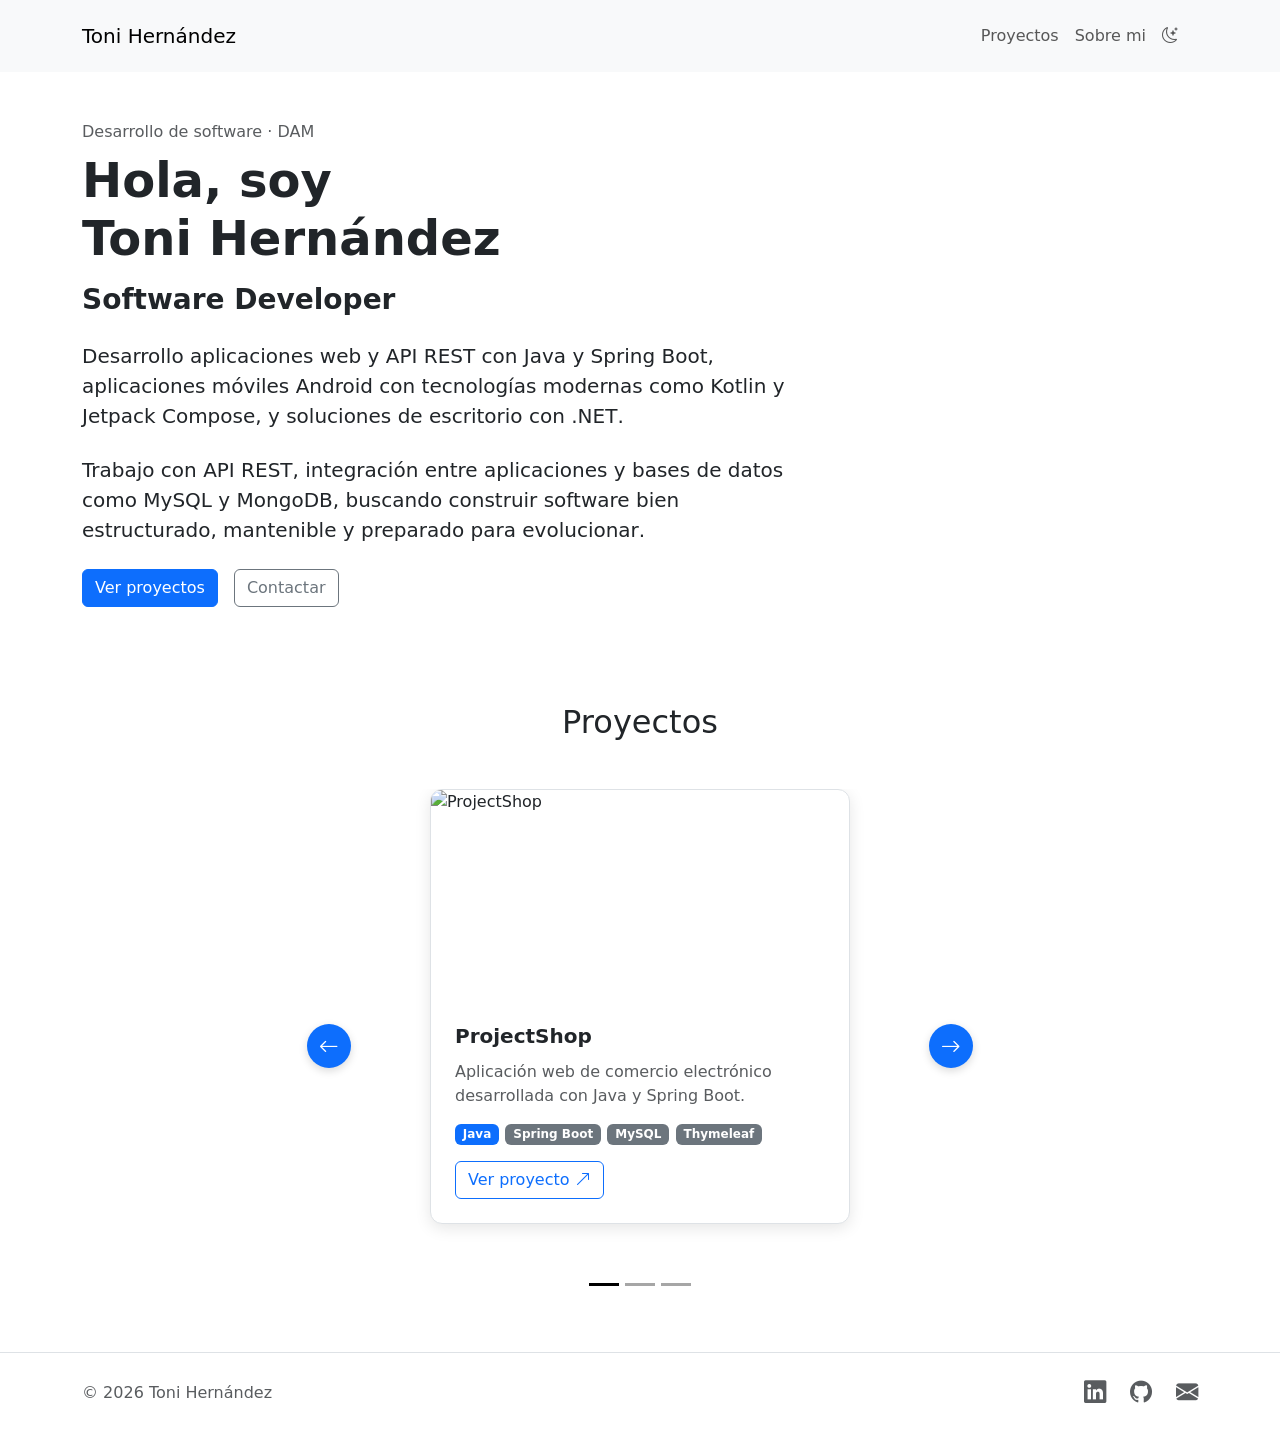
==== index.html @ 8b3fae22 "minor changes and footer" ====
<!DOCTYPE html>
<html lang="en">
<head>
    <meta charset="UTF-8">
    <meta name="viewport" content="width=device-width, initial-scale=1.0">
    <title>Portfolio</title>

    <script src="js/theme.js"></script>

    <link
            href="https://cdn.jsdelivr.net/npm/bootstrap@5.3.8/dist/css/bootstrap.min.css"
            rel="stylesheet">

    <link
            href="https://cdn.jsdelivr.net/npm/bootstrap-icons@1.13.1/font/bootstrap-icons.min.css"
            rel="stylesheet">


    <link rel="stylesheet" href="css/styles.css">

</head>


<body>

<header class="navbar navbar-expand-lg bg-body-tertiary">
    <div class="container">

        <a class="navbar-brand" href="index.html">
            Toni Hernández
        </a>
        <button
                class="navbar-toggler"
                type="button"
                data-bs-toggle="collapse"
                data-bs-target="#navbarNav"
                aria-controls="navbarNav"
                aria-expanded="false"
                aria-label="Abrir navegación">

            <span class="navbar-toggler-icon"></span>
        </button>

        <div class="collapse navbar-collapse" id="navbarNav">
            <div id="navbar" class="ms-auto"></div>
        </div>

    </div>
</header>



<main>
    <section class="hero container py-5 py-lg-6">
        <div class="row align-items-center min-vh-75">
            <div class="col-lg-9 col-xl-8">

                <p class="text-body-secondary mb-2">
                    Desarrollo de software · DAM
                </p>

                <h1 class="display-5 fw-bold mb-3">
                    Hola, soy
                    <span class="d-block">Toni Hernández</span>
                </h1>

                <h2 class="h3 fw-semibold mb-4">
                    Software Developer
                </h2>

                <p class="lead mb-4">
                    Desarrollo <strong>aplicaciones web y API REST con Java y Spring Boot</strong>,
                    aplicaciones móviles <strong>Android</strong> con tecnologías modernas como
                    <strong>Kotlin y Jetpack Compose</strong>, y soluciones de escritorio con
                    <strong>.NET</strong>.
                </p>

                <p class="lead mb-4">
                    Trabajo con <strong>API REST</strong>, integración entre aplicaciones y bases
                    de datos como <strong>MySQL y MongoDB</strong>, buscando construir software
                    <strong>bien estructurado, mantenible y preparado para evolucionar</strong>.
                </p>

                <div class="d-flex flex-wrap gap-3">
                    <a href="#proyectos"
                       class="btn btn-primary">
                        Ver proyectos
                    </a>

                    <a href="#contacto"
                       class="btn btn-outline-secondary">
                        Contactar
                    </a>
                </div>

            </div>
        </div>
    </section>





    <section class="container py-5">
        <h2 class="text-center mb-5">Proyectos</h2>

        <div id="carouselExampleDark" class="carousel slide">

            <!-- Indicadores -->
            <div class="carousel-indicators">
                <button type="button"
                        data-bs-target="#carouselExampleDark"
                        data-bs-slide-to="0"
                        class="active"
                        aria-current="true"
                        aria-label="Proyecto 1">
                </button>

                <button type="button"
                        data-bs-target="#carouselExampleDark"
                        data-bs-slide-to="1"
                        aria-label="Proyecto 2">
                </button>

                <button type="button"
                        data-bs-target="#carouselExampleDark"
                        data-bs-slide-to="2"
                        aria-label="Proyecto 3">
                </button>
            </div>

            <!-- Proyectos -->
            <div class="carousel-inner">

                <!-- Proyecto 1 -->
                <div class="carousel-item active">
                    <div class="project-card card mx-auto mb-5">

                        <img src="img/projectshop.png"
                             class="card-img-top project-image"
                             alt="ProjectShop">

                        <div class="card-body">
                            <h5 class="card-title">ProjectShop</h5>

                            <p class="card-text">
                                Aplicación web de comercio electrónico
                                desarrollada con Java y Spring Boot.
                            </p>

                            <div class="project-tags mb-3">
                                <span class="badge text-bg-primary">Java</span>
                                <span class="badge text-bg-secondary">Spring Boot</span>
                                <span class="badge text-bg-secondary">MySQL</span>
                                <span class="badge text-bg-secondary">Thymeleaf</span>
                            </div>

                            <a href="https://github.com/"
                               class="btn btn-outline-primary"
                               target="_blank"
                               rel="noopener noreferrer">
                                Ver proyecto
                                <i class="bi bi-arrow-up-right"></i>
                            </a>
                        </div>
                    </div>
                </div>

                <!-- Proyecto 2 -->
                <div class="carousel-item">
                    <div class="project-card card mx-auto mb-5">

                        <img src="img/proyecto2.png"
                             class="card-img-top project-image"
                             alt="Proyecto 2">

                        <div class="card-body">
                            <h5 class="card-title">Proyecto 2</h5>

                            <p class="card-text">
                                Descripción de tu segundo proyecto.
                            </p>

                            <div class="project-tags mb-3">
                                <span class="badge text-bg-primary">Java</span>
                                <span class="badge text-bg-secondary">Spring Boot</span>
                            </div>

                            <a href="https://github.com/"
                               class="btn btn-outline-primary"
                               target="_blank"
                               rel="noopener noreferrer">
                                Ver proyecto
                                <i class="bi bi-arrow-up-right"></i>
                            </a>
                        </div>
                    </div>
                </div>

                <!-- Proyecto 3 -->
                <div class="carousel-item">
                    <div class="project-card card mx-auto mb-5">

                        <img src="img/proyecto3.png"
                             class="card-img-top project-image"
                             alt="Proyecto 3">

                        <div class="card-body">
                            <h5 class="card-title">Proyecto 3</h5>

                            <p class="card-text">
                                Descripción de tu tercer proyecto.
                            </p>

                            <div class="project-tags mb-3">
                                <span class="badge text-bg-primary">Kotlin</span>
                                <span class="badge text-bg-secondary">Android</span>
                            </div>

                            <a href="https://github.com/"
                               class="btn btn-outline-primary"
                               target="_blank"
                               rel="noopener noreferrer">
                                Ver proyecto
                                <i class="bi bi-arrow-up-right"></i>
                            </a>
                        </div>
                    </div>
                </div>

            </div>

            <!-- Botón anterior -->
            <button class="carousel-control-prev project-carousel-control"
                    type="button"
                    data-bs-target="#carouselExampleDark"
                    data-bs-slide="prev"
                    aria-label="Proyecto anterior">

            <span class="project-carousel-button">
                <i class="bi bi-arrow-left" aria-hidden="true"></i>
            </span>
            </button>

            <!-- Botón siguiente -->
            <button class="carousel-control-next project-carousel-control"
                    type="button"
                    data-bs-target="#carouselExampleDark"
                    data-bs-slide="next"
                    aria-label="Proyecto siguiente">

            <span class="project-carousel-button">
                <i class="bi bi-arrow-right" aria-hidden="true"></i>
            </span>
            </button>

        </div>
    </section>

</main>




<footer id="footer"></footer>





<script src="https://cdn.jsdelivr.net/npm/bootstrap@5.3.8/dist/js/bootstrap.bundle.min.js"></script>
<script src="js/layouts.js"></script>
</body>
</html>
---- css/styles.css ----
/* =========================
   TARJETAS DE PROYECTOS
   ========================= */

.project-card {
    width: 100%;
    max-width: 420px;
    border-radius: 12px;
    overflow: hidden;
    box-shadow: 0 4px 16px rgb(0 0 0 / 10%);
    border: 1px solid var(--bs-border-color);
}

.project-image {
    width: 100%;
    height: 210px;
    object-fit: cover;
}

.project-card .card-body {
    padding: 1.5rem;
}

.project-card .card-title {
    font-weight: 700;
    margin-bottom: 0.75rem;
}

.project-card .card-text {
    color: var(--bs-secondary-color);
    min-height: 3rem;
}

.project-tags {
    display: flex;
    flex-wrap: wrap;
    gap: 0.4rem;
}


/* =========================
   CARRUSEL
   ========================= */

#carouselExampleDark {
    padding-bottom: 2rem;
}

/* Indicadores inferiores */

#carouselExampleDark .carousel-indicators {
    bottom: -0.5rem;
}

#carouselExampleDark .carousel-indicators [data-bs-target] {
    background-color: var(--bs-emphasis-color);
    opacity: 0.35;
}

#carouselExampleDark .carousel-indicators .active {
    opacity: 1;
}


/* =========================
   BOTONES DE NAVEGACIÓN
   ========================= */

#carouselExampleDark .project-carousel-control {
    width: 3rem;
    opacity: 1;
}

/* Posición de los botones */

#carouselExampleDark .carousel-control-prev {
    left: 20%;
}

#carouselExampleDark .carousel-control-next {
    right: 20%;
}

/* Botón azul circular */

.project-carousel-button {
    display: flex;
    align-items: center;
    justify-content: center;

    width: 2.75rem;
    height: 2.75rem;

    color: #fff;
    background-color: #0d6efd;
    border-radius: 50%;

    font-size: 1.25rem;

    box-shadow: 0 3px 8px rgb(0 0 0 / 15%);

    transition:
            background-color 0.2s ease,
            transform 0.2s ease,
            box-shadow 0.2s ease;
}

/* Efecto al pasar el ratón */

.project-carousel-control:hover .project-carousel-button {
    background-color: #0b5ed7;
    transform: scale(1.08);
    box-shadow: 0 4px 12px rgb(0 0 0 / 20%);
}

/* Foco para navegación con teclado */

.project-carousel-control:focus-visible .project-carousel-button {
    outline: 3px solid var(--bs-emphasis-color);
    outline-offset: 3px;
}


/* =========================
   DISEÑO RESPONSIVE
   ========================= */

@media (max-width: 575.98px) {

    .project-card {
        max-width: 82%;
    }

    .project-image {
        height: 170px;
    }

    .project-card .card-body {
        padding: 1rem;
    }

    #carouselExampleDark .project-carousel-control {
        width: 2.5rem;
    }

    #carouselExampleDark .carousel-control-prev {
        left: 0;
    }

    #carouselExampleDark .carousel-control-next {
        right: 0;
    }

    .project-carousel-button {
        width: 2.25rem;
        height: 2.25rem;
        font-size: 1rem;
    }
}


/* Respeta la preferencia de movimiento reducido */

@media (prefers-reduced-motion: reduce) {
    .project-carousel-button {
        transition: none;
    }
}

@media (max-width: 575.98px) {
    #carouselExampleDark .project-carousel-control {
        display: none;
    }
}




/* =========================
   FOOTER
   ========================= */

.footer {
    background-color: var(--bs-body-bg);
}

.footer-links a {
    display: inline-flex;
    align-items: center;
    justify-content: center;

    color: var(--bs-secondary-color);
    font-size: 1.4rem;
    text-decoration: none;

    transition:
            color 0.2s ease,
            transform 0.2s ease;
}

.footer-links a:hover {
    color: var(--bs-primary);
    transform: translateY(-2px);
}

.footer-links a:focus-visible {
    outline: 2px solid var(--bs-primary);
    outline-offset: 4px;
    border-radius: 3px;
}

@media (prefers-reduced-motion: reduce) {
    .footer-links a {
        transition: none;
    }
}
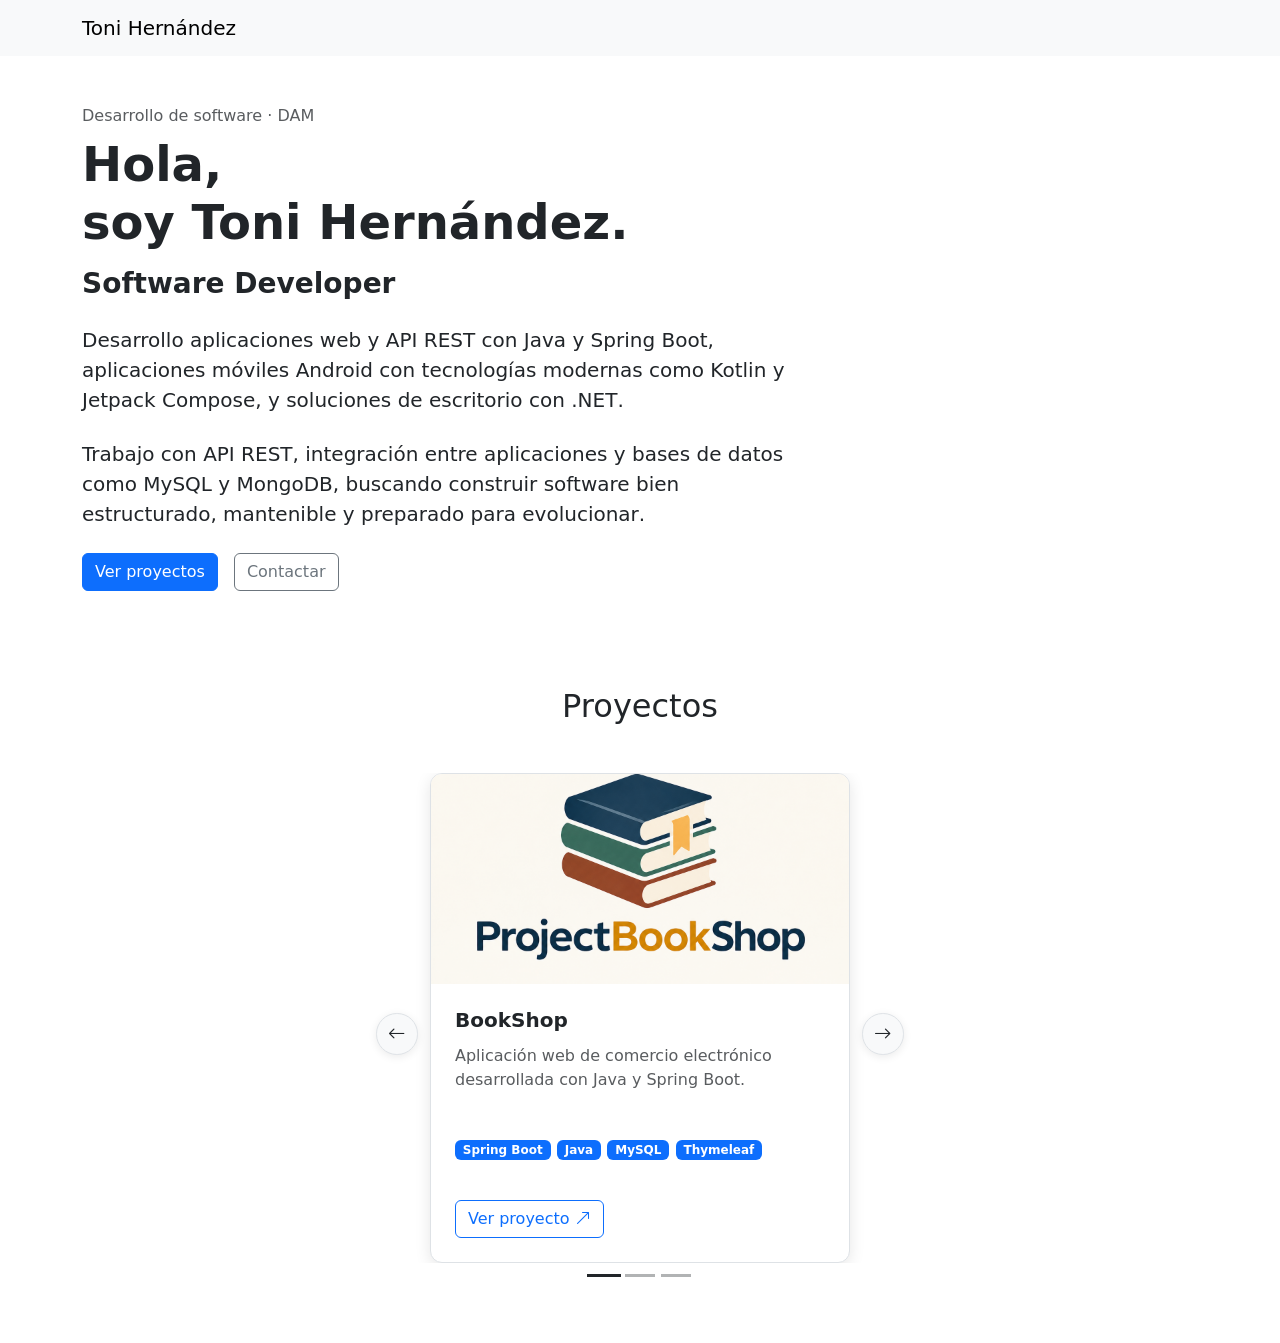
==== commit 37414dce: "added project images and design improvements" ====
--- a/index.html
+++ b/index.html
@@ -60,8 +60,8 @@
                 </p>
 
                 <h1 class="display-5 fw-bold mb-3">
-                    Hola, soy
-                    <span class="d-block">Toni Hernández</span>
+                    <span> Hola, </span>
+                    <span class="d-block">soy Toni Hernández.</span>
                 </h1>
 
                 <h2 class="h3 fw-semibold mb-4">
@@ -82,7 +82,7 @@
                 </p>
 
                 <div class="d-flex flex-wrap gap-3">
-                    <a href="#proyectos"
+                    <a href="projects.html"
                        class="btn btn-primary">
                         Ver proyectos
                     </a>
@@ -134,14 +134,14 @@
 
                 <!-- Proyecto 1 -->
                 <div class="carousel-item active">
-                    <div class="project-card card mx-auto mb-5">
-
-                        <img src="img/projectshop.png"
+                    <div class="project-card card mx-auto">
+
+                        <img src="img/logo2.png"
                              class="card-img-top project-image"
                              alt="ProjectShop">
 
                         <div class="card-body">
-                            <h5 class="card-title">ProjectShop</h5>
+                            <h5 class="card-title">BookShop</h5>
 
                             <p class="card-text">
                                 Aplicación web de comercio electrónico
@@ -149,10 +149,44 @@
                             </p>
 
                             <div class="project-tags mb-3">
+                                <span class="badge text-bg-primary">Spring Boot</span>
                                 <span class="badge text-bg-primary">Java</span>
-                                <span class="badge text-bg-secondary">Spring Boot</span>
-                                <span class="badge text-bg-secondary">MySQL</span>
-                                <span class="badge text-bg-secondary">Thymeleaf</span>
+                                <span class="badge text-bg-primary">MySQL</span>
+                                <span class="badge text-bg-primary">Thymeleaf</span>
+                            </div>
+
+                            <a href="Projects/ProjectBook.html"
+                               class="btn btn-outline-primary"
+                               target="_blank"
+                               rel="noopener noreferrer">
+                                Ver proyecto
+                                <i class="bi bi-arrow-up-right"></i>
+                            </a>
+                        </div>
+                    </div>
+                </div>
+
+                <!-- Proyecto 2 -->
+                <div class="carousel-item">
+                    <div class="project-card card mx-auto">
+
+                        <img src="img/proyecto2.png"
+                             class="card-img-top project-image"
+                             alt="Proyecto 2">
+
+                        <div class="card-body">
+                            <h5 class="card-title">Android clientes</h5>
+
+                            <p class="card-text">
+                                Aplicación para clientes de una peluquería.
+                                Pedir y gestionar citas.
+                            </p>
+
+                            <div class="project-tags mb-3">
+                                <span class="badge text-bg-primary">Android Studio</span>
+                                <span class="badge text-bg-primary">Kotlin</span>
+                                <span class="badge text-bg-primary">Jetpack Compose</span>
+                                <span class="badge text-bg-primary">Retrofit</span>
                             </div>
 
                             <a href="https://github.com/"
@@ -166,24 +200,28 @@
                     </div>
                 </div>
 
-                <!-- Proyecto 2 -->
+                <!-- Proyecto 3 -->
                 <div class="carousel-item">
-                    <div class="project-card card mx-auto mb-5">
-
-                        <img src="img/proyecto2.png"
+                    <div class="project-card card mx-auto">
+
+                        <img src="img/proyecto3.png"
                              class="card-img-top project-image"
-                             alt="Proyecto 2">
+                             alt="Proyecto 3">
 
                         <div class="card-body">
-                            <h5 class="card-title">Proyecto 2</h5>
+                            <h5 class="card-title">.NET gestor</h5>
 
                             <p class="card-text">
-                                Descripción de tu segundo proyecto.
+                                Proyecto relacionado con Android clientes para empleados.
+                                Es un gestor de clientes, empleados, citas...
                             </p>
 
                             <div class="project-tags mb-3">
-                                <span class="badge text-bg-primary">Java</span>
-                                <span class="badge text-bg-secondary">Spring Boot</span>
+                                <span class="badge text-bg-primary">.NET</span>
+                                <span class="badge text-bg-primary">WPF</span>
+                                <span class="badge text-bg-primary">C#</span>
+                                <span class="badge text-bg-primary">Mysql</span>
+                                <span class="badge text-bg-primary">ApiRest</span>
                             </div>
 
                             <a href="https://github.com/"
@@ -197,37 +235,6 @@
                     </div>
                 </div>
 
-                <!-- Proyecto 3 -->
-                <div class="carousel-item">
-                    <div class="project-card card mx-auto mb-5">
-
-                        <img src="img/proyecto3.png"
-                             class="card-img-top project-image"
-                             alt="Proyecto 3">
-
-                        <div class="card-body">
-                            <h5 class="card-title">Proyecto 3</h5>
-
-                            <p class="card-text">
-                                Descripción de tu tercer proyecto.
-                            </p>
-
-                            <div class="project-tags mb-3">
-                                <span class="badge text-bg-primary">Kotlin</span>
-                                <span class="badge text-bg-secondary">Android</span>
-                            </div>
-
-                            <a href="https://github.com/"
-                               class="btn btn-outline-primary"
-                               target="_blank"
-                               rel="noopener noreferrer">
-                                Ver proyecto
-                                <i class="bi bi-arrow-up-right"></i>
-                            </a>
-                        </div>
-                    </div>
-                </div>
-
             </div>
 
             <!-- Botón anterior -->
--- a/css/styles.css
+++ b/css/styles.css
@@ -2,12 +2,28 @@
 /* =========================
    TARJETAS DE PROYECTOS
    ========================= */
+
+.title {
+    color: #498bc1;
+}
+
+.desc-Justify p {
+    text-align: justify;
+    line-height: 1.7;
+    margin-bottom: 1rem;
+}
 
 .project-card {
     width: 100%;
     max-width: 420px;
+    height: 490px;
+
+    display: flex;
+    flex-direction: column;
+
     border-radius: 12px;
     overflow: hidden;
+
     box-shadow: 0 4px 16px rgb(0 0 0 / 10%);
     border: 1px solid var(--bs-border-color);
 }
@@ -16,10 +32,15 @@
     width: 100%;
     height: 210px;
     object-fit: cover;
+    flex-shrink: 0;
 }
 
 .project-card .card-body {
     padding: 1.5rem;
+
+    display: flex;
+    flex-direction: column;
+    flex-grow: 1;
 }
 
 .project-card .card-title {
@@ -29,96 +50,178 @@
 
 .project-card .card-text {
     color: var(--bs-secondary-color);
-    min-height: 3rem;
+    min-height: 4.5rem;
 }
 
 .project-tags {
     display: flex;
     flex-wrap: wrap;
+    align-items: flex-start;
     gap: 0.4rem;
-}
-
-
-/* =========================
-   CARRUSEL
+
+    margin-top: auto;
+}
+
+.project-card .card-body > a {
+    align-self: flex-start;
+    margin-top: 1.5rem;
+}
+
+
+/* =========================
+   CARRUSEL DE TARJETAS
    ========================= */
 
 #carouselExampleDark {
     padding-bottom: 2rem;
 }
 
-/* Indicadores inferiores */
+/* Indicadores */
 
 #carouselExampleDark .carousel-indicators {
     bottom: -0.5rem;
 }
 
 #carouselExampleDark .carousel-indicators [data-bs-target] {
-    background-color: var(--bs-emphasis-color);
+    background-color: var(--bs-body-color);
     opacity: 0.35;
+
+    transition: opacity 0.2s ease, transform 0.2s ease;
 }
 
 #carouselExampleDark .carousel-indicators .active {
     opacity: 1;
-}
-
-
-/* =========================
-   BOTONES DE NAVEGACIÓN
-   ========================= */
-
-#carouselExampleDark .project-carousel-control {
-    width: 3rem;
-    opacity: 1;
-}
-
-/* Posición de los botones */
-
-#carouselExampleDark .carousel-control-prev {
-    left: 20%;
-}
-
-#carouselExampleDark .carousel-control-next {
-    right: 20%;
-}
-
-/* Botón azul circular */
-
-.project-carousel-button {
+    transform: scale(1.15);
+}
+
+
+/* =========================
+   CARRUSEL DE IMÁGENES
+   ========================= */
+
+#portfolioCarousel {
+    padding-bottom: 2rem;
+}
+
+/* Contenedor de imágenes */
+
+#portfolioCarousel .project-carousel-image {
+    width: 100%;
+    aspect-ratio: 16 / 9;
+
     display: flex;
     align-items: center;
     justify-content: center;
 
-    width: 2.75rem;
-    height: 2.75rem;
-
+    overflow: hidden;
+
+    background-color: var(--bs-tertiary-bg);
+    border: 1px solid var(--bs-border-color);
+    border-radius: 12px;
+}
+
+#portfolioCarousel .project-carousel-image img {
+    width: 100%;
+    height: 100%;
+    object-fit: contain;
+}
+
+/* Indicadores */
+
+#portfolioCarousel .carousel-indicators {
+    bottom: -0.5rem;
+}
+
+#portfolioCarousel .carousel-indicators [data-bs-target] {
+    opacity: 0.4;
+    background-color: #212529 !important;
+
+    transition: opacity 0.2s ease;
+}
+
+/* Tema claro: indicadores oscuros */
+
+[data-bs-theme="light"] #portfolioCarousel .carousel-indicators [data-bs-target],
+#portfolioCarousel .carousel-indicators [data-bs-target] {
+    background-color: #212529 !important;
+}
+
+/* Tema oscuro: indicadores claros */
+
+[data-bs-theme="dark"] #portfolioCarousel .carousel-indicators [data-bs-target] {
+    background-color: #dee2e6 !important;
+}
+
+#portfolioCarousel .carousel-indicators .active {
+    opacity: 1;
+}
+
+
+/* =========================
+   BOTONES DE NAVEGACIÓN
+   ========================= */
+
+/* Controles */
+
+.project-carousel-control {
+    width: 4rem;
+    opacity: 1;
+}
+
+/* Separación de los botones de las tarjetas */
+
+#carouselExampleDark .carousel-control-prev {
+    left: calc(50% - 275px);
+}
+
+#carouselExampleDark .carousel-control-next {
+    right: calc(50% - 275px);
+}
+
+/* Botones circulares */
+
+.project-carousel-button {
+    display: flex;
+    align-items: center;
+    justify-content: center;
+
+    width: 2.6rem;
+    height: 2.6rem;
+
+    color: var(--bs-body-color);
+    background-color: var(--bs-tertiary-bg);
+
+    border: 1px solid var(--bs-border-color);
+    border-radius: 50%;
+
+    font-size: 1.1rem;
+
+    box-shadow: 0 2px 8px rgb(0 0 0 / 8%);
+
+    transition:
+            transform 0.2s ease,
+            background-color 0.2s ease,
+            color 0.2s ease,
+            box-shadow 0.2s ease;
+}
+
+/* Efecto hover */
+
+.project-carousel-control:hover .project-carousel-button {
     color: #fff;
-    background-color: #0d6efd;
-    border-radius: 50%;
-
-    font-size: 1.25rem;
-
-    box-shadow: 0 3px 8px rgb(0 0 0 / 15%);
-
-    transition:
-            background-color 0.2s ease,
-            transform 0.2s ease,
-            box-shadow 0.2s ease;
-}
-
-/* Efecto al pasar el ratón */
-
-.project-carousel-control:hover .project-carousel-button {
-    background-color: #0b5ed7;
+    background-color: var(--bs-primary);
+    border-color: var(--bs-primary);
+
     transform: scale(1.08);
-    box-shadow: 0 4px 12px rgb(0 0 0 / 20%);
+
+    box-shadow: 0 4px 12px rgb(0 0 0 / 18%);
 }
 
 /* Foco para navegación con teclado */
 
 .project-carousel-control:focus-visible .project-carousel-button {
-    outline: 3px solid var(--bs-emphasis-color);
-    outline-offset: 3px;
+    outline: 2px solid var(--bs-primary);
+    outline-offset: 4px;
 }
 
 
@@ -127,9 +230,12 @@
    ========================= */
 
 @media (max-width: 575.98px) {
+
+    /* Tarjetas */
 
     .project-card {
         max-width: 82%;
+        height: 470px;
     }
 
     .project-image {
@@ -140,41 +246,28 @@
         padding: 1rem;
     }
 
-    #carouselExampleDark .project-carousel-control {
-        width: 2.5rem;
-    }
-
-    #carouselExampleDark .carousel-control-prev {
-        left: 0;
-    }
-
-    #carouselExampleDark .carousel-control-next {
-        right: 0;
-    }
-
-    .project-carousel-button {
-        width: 2.25rem;
-        height: 2.25rem;
-        font-size: 1rem;
-    }
-}
-
-
-/* Respeta la preferencia de movimiento reducido */
+    /* Ocultar controles en móvil */
+
+    #carouselExampleDark .project-carousel-control,
+    #portfolioCarousel .project-carousel-control {
+        display: none;
+    }
+
+}
+
+
+/* =========================
+   MOVIMIENTO REDUCIDO
+   ========================= */
 
 @media (prefers-reduced-motion: reduce) {
-    .project-carousel-button {
+
+    .project-carousel-button,
+    .carousel-indicators [data-bs-target],
+    .footer-links a {
         transition: none;
     }
 }
-
-@media (max-width: 575.98px) {
-    #carouselExampleDark .project-carousel-control {
-        display: none;
-    }
-}
-
-
 
 
 /* =========================
@@ -209,9 +302,3 @@
     outline-offset: 4px;
     border-radius: 3px;
 }
-
-@media (prefers-reduced-motion: reduce) {
-    .footer-links a {
-        transition: none;
-    }
-}
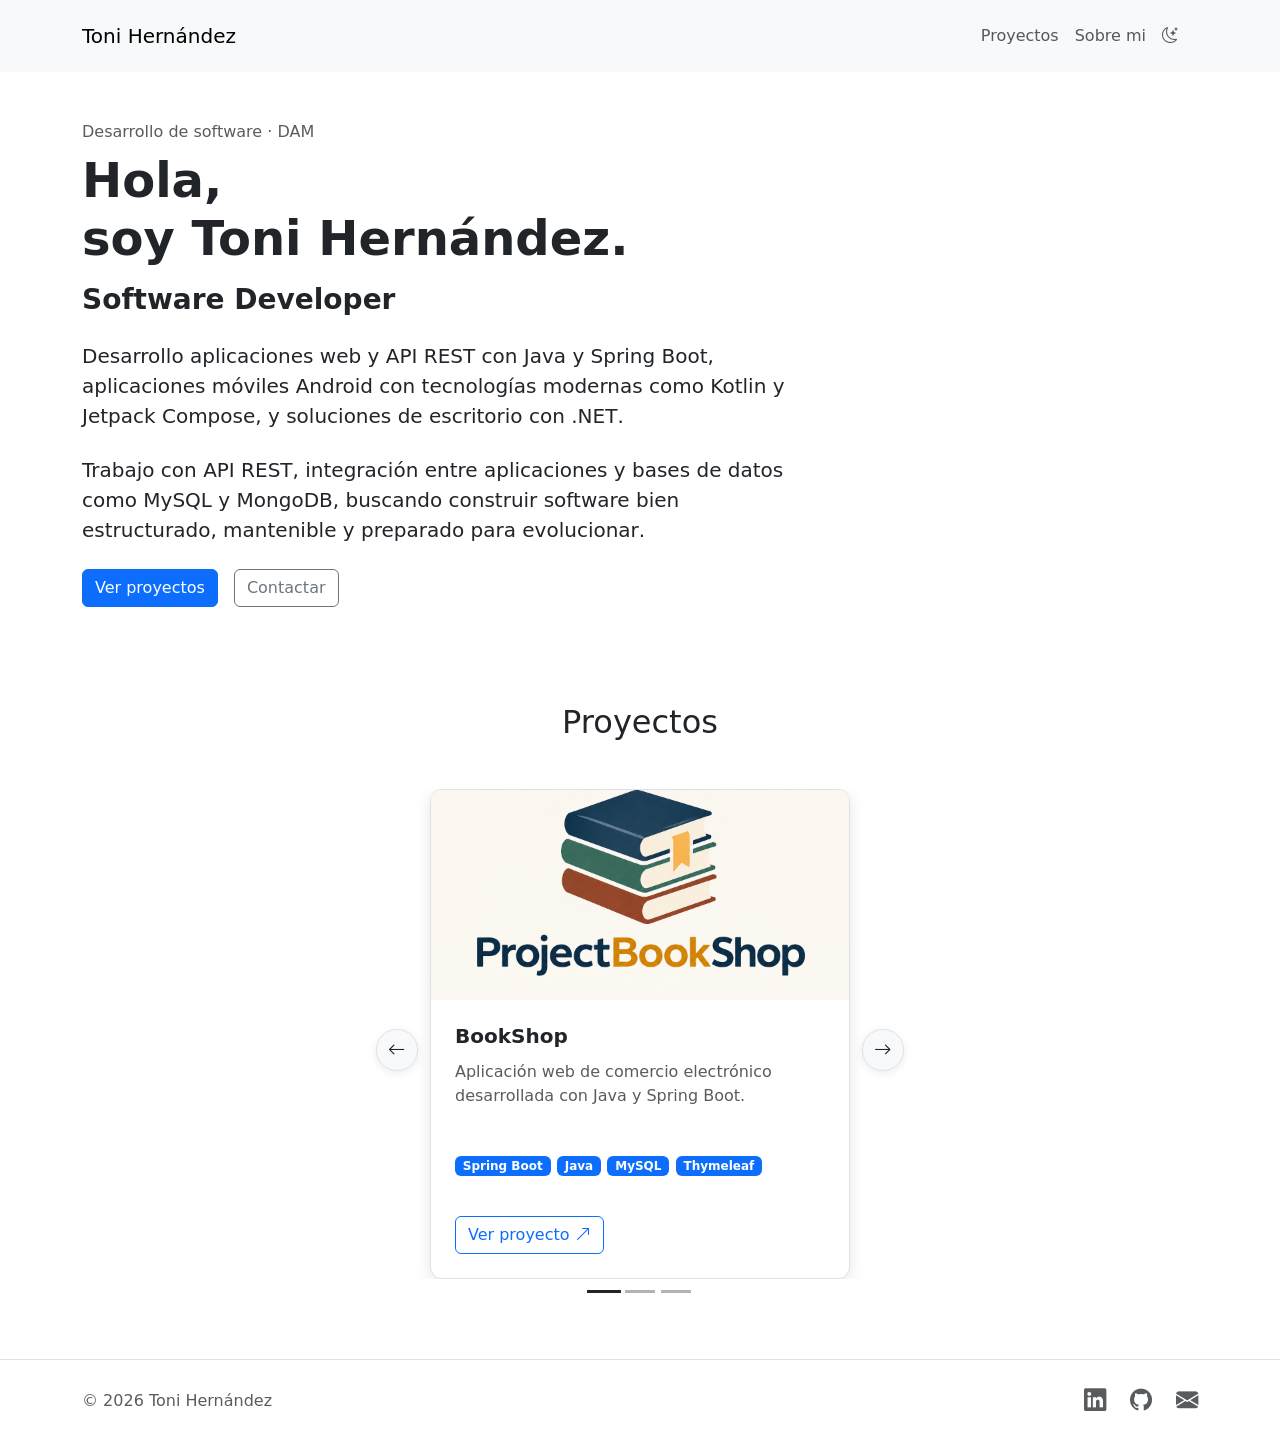
==== commit cbd7f91e: "minor fixes" ====
--- a/index.html
+++ b/index.html
@@ -26,7 +26,7 @@
 <header class="navbar navbar-expand-lg bg-body-tertiary">
     <div class="container">
 
-        <a class="navbar-brand" href="index.html">
+        <a class="navbar-brand" href="./index.html">
             Toni Hernández
         </a>
         <button
@@ -272,10 +272,9 @@
 <footer id="footer"></footer>
 
 
-
-
-
 <script src="https://cdn.jsdelivr.net/npm/bootstrap@5.3.8/dist/js/bootstrap.bundle.min.js"></script>
 <script src="js/layouts.js"></script>
+
+
 </body>
 </html>
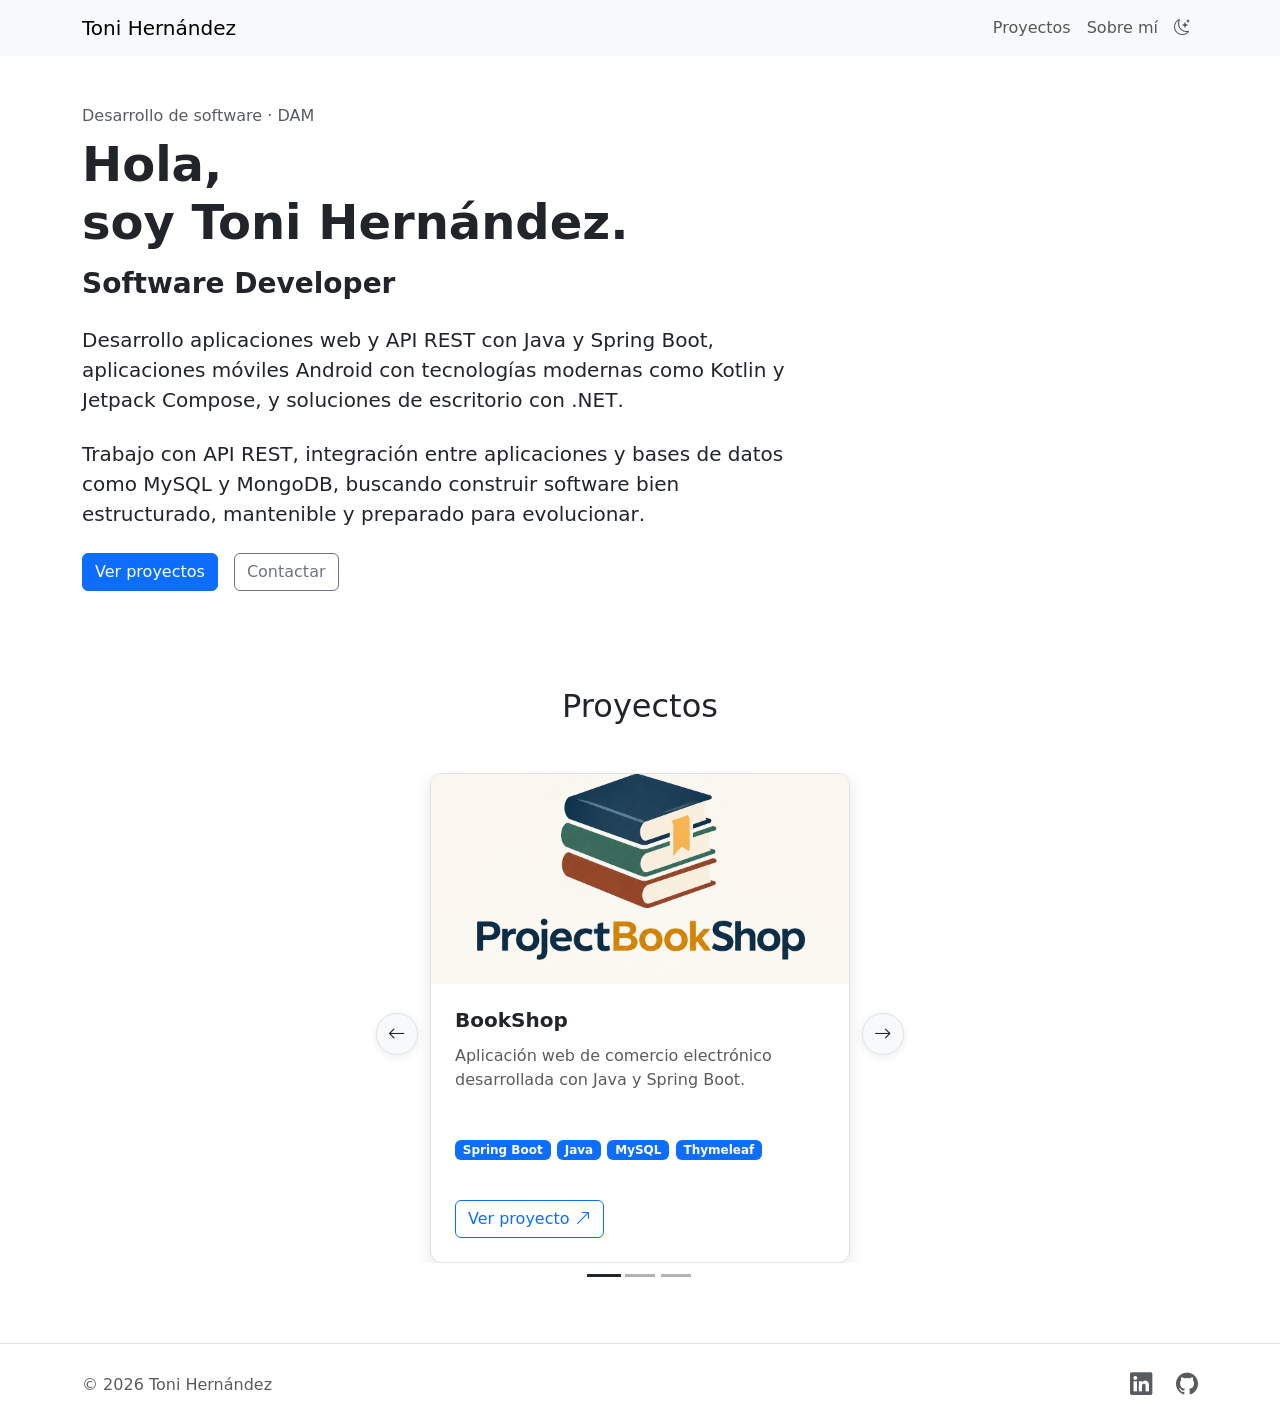
==== commit 84dfdb94: "added android project and minor fixes" ====
--- a/index.html
+++ b/index.html
@@ -23,29 +23,58 @@
 
 <body>
 
-<header class="navbar navbar-expand-lg bg-body-tertiary">
-    <div class="container">
-
-        <a class="navbar-brand" href="./index.html">
-            Toni Hernández
-        </a>
-        <button
-                class="navbar-toggler"
-                type="button"
-                data-bs-toggle="collapse"
-                data-bs-target="#navbarNav"
-                aria-controls="navbarNav"
-                aria-expanded="false"
-                aria-label="Abrir navegación">
-
-            <span class="navbar-toggler-icon"></span>
-        </button>
-
-        <div class="collapse navbar-collapse" id="navbarNav">
-            <div id="navbar" class="ms-auto"></div>
+<header>
+    <nav class="navbar navbar-expand-lg bg-body-tertiary">
+        <div class="container">
+
+            <a class="navbar-brand" href="./index.html">
+                Toni Hernández
+            </a>
+
+            <button
+                    class="navbar-toggler"
+                    type="button"
+                    data-bs-toggle="collapse"
+                    data-bs-target="#navbarNav"
+                    aria-controls="navbarNav"
+                    aria-expanded="false"
+                    aria-label="Abrir navegación">
+
+                <span class="navbar-toggler-icon"></span>
+            </button>
+
+            <div class="collapse navbar-collapse" id="navbarNav">
+                <ul class="navbar-nav ms-auto">
+
+                    <li class="nav-item">
+                        <a class="nav-link" href="projects.html">
+                            Proyectos
+                        </a>
+                    </li>
+
+                    <li class="nav-item">
+                        <a class="nav-link" href="about.html">
+                            Sobre mí
+                        </a>
+                    </li>
+
+                    <li class="nav-item">
+                        <button
+                                class="btn nav-link"
+                                id="themeToggle"
+                                type="button"
+                                aria-label="Activar tema oscuro"
+                                title="Cambiar tema">
+
+                            <i class="bi bi-moon-stars" aria-hidden="true"></i>
+                        </button>
+                    </li>
+
+                </ul>
+            </div>
+
         </div>
-
-    </div>
+    </nav>
 </header>
 
 
@@ -156,9 +185,7 @@
                             </div>
 
                             <a href="Projects/ProjectBook.html"
-                               class="btn btn-outline-primary"
-                               target="_blank"
-                               rel="noopener noreferrer">
+                               class="btn btn-outline-primary">
                                 Ver proyecto
                                 <i class="bi bi-arrow-up-right"></i>
                             </a>
@@ -190,9 +217,7 @@
                             </div>
 
                             <a href="https://github.com/"
-                               class="btn btn-outline-primary"
-                               target="_blank"
-                               rel="noopener noreferrer">
+                               class="btn btn-outline-primary">
                                 Ver proyecto
                                 <i class="bi bi-arrow-up-right"></i>
                             </a>
@@ -225,9 +250,7 @@
                             </div>
 
                             <a href="https://github.com/"
-                               class="btn btn-outline-primary"
-                               target="_blank"
-                               rel="noopener noreferrer">
+                               class="btn btn-outline-primary">
                                 Ver proyecto
                                 <i class="bi bi-arrow-up-right"></i>
                             </a>
@@ -266,15 +289,46 @@
 
 </main>
 
-
-
-
-<footer id="footer"></footer>
+<footer id="footer">
+    <div id="contacto" class="footer border-top py-4">
+        <div class="container">
+            <div class="d-flex flex-column flex-md-row
+                    justify-content-between align-items-center gap-3">
+
+                <!-- Copyright -->
+                <p class="text-body-secondary mb-0">
+                    &copy; 2026 Toni Hernández
+                </p>
+
+                <!-- Enlaces -->
+                <div class="footer-links d-flex align-items-center gap-4">
+
+                    <a href="https://www.linkedin.com/in/TU-USUARIO/"
+                       target="_blank"
+                       rel="noopener noreferrer"
+                       aria-label="LinkedIn"
+                       title="LinkedIn">
+                        <i class="bi bi-linkedin"></i>
+                    </a>
+
+                    <a href="https://github.com/ths-software"
+                       target="_blank"
+                       rel="noopener noreferrer"
+                       aria-label="GitHub"
+                       title="GitHub">
+                        <i class="bi bi-github"></i>
+                    </a>
+
+
+                </div>
+
+            </div>
+        </div>
+    </div>
+</footer>
 
 
 <script src="https://cdn.jsdelivr.net/npm/bootstrap@5.3.8/dist/js/bootstrap.bundle.min.js"></script>
-<script src="js/layouts.js"></script>
-
 
 </body>
 </html>
